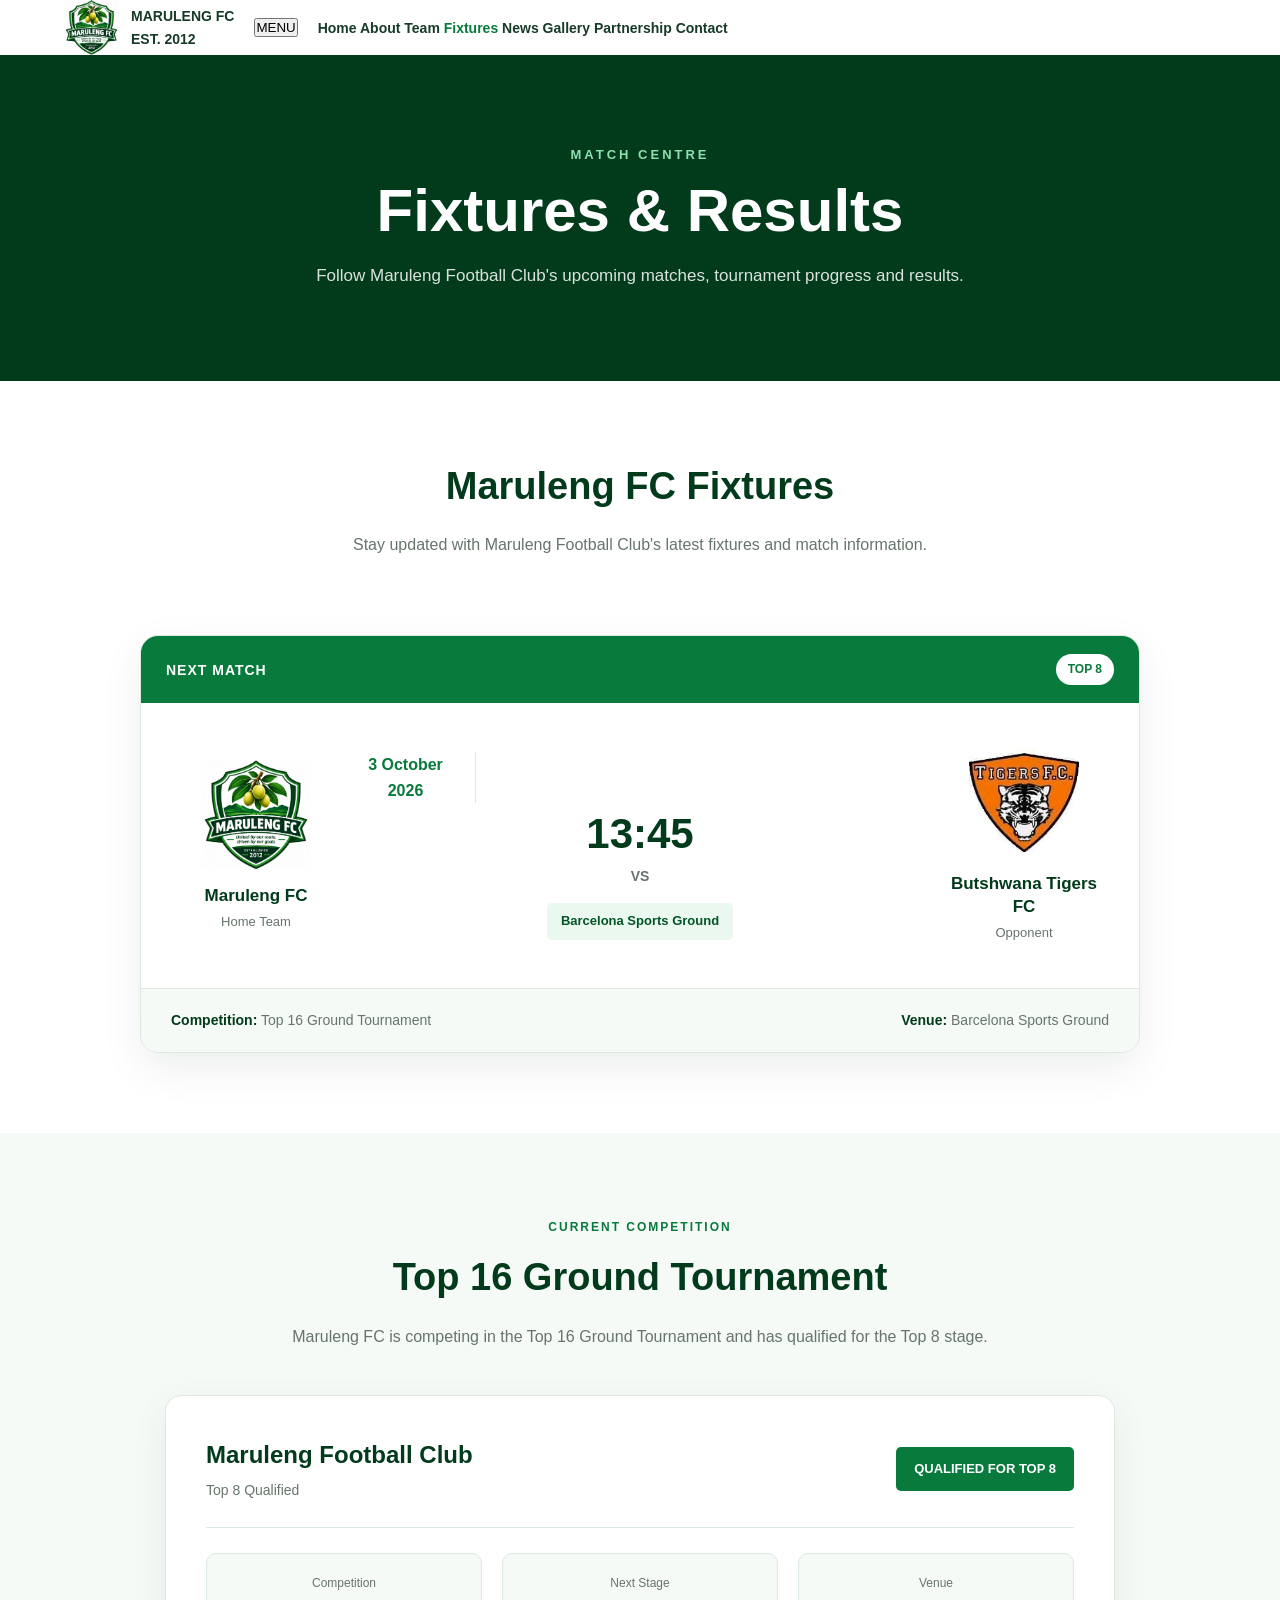
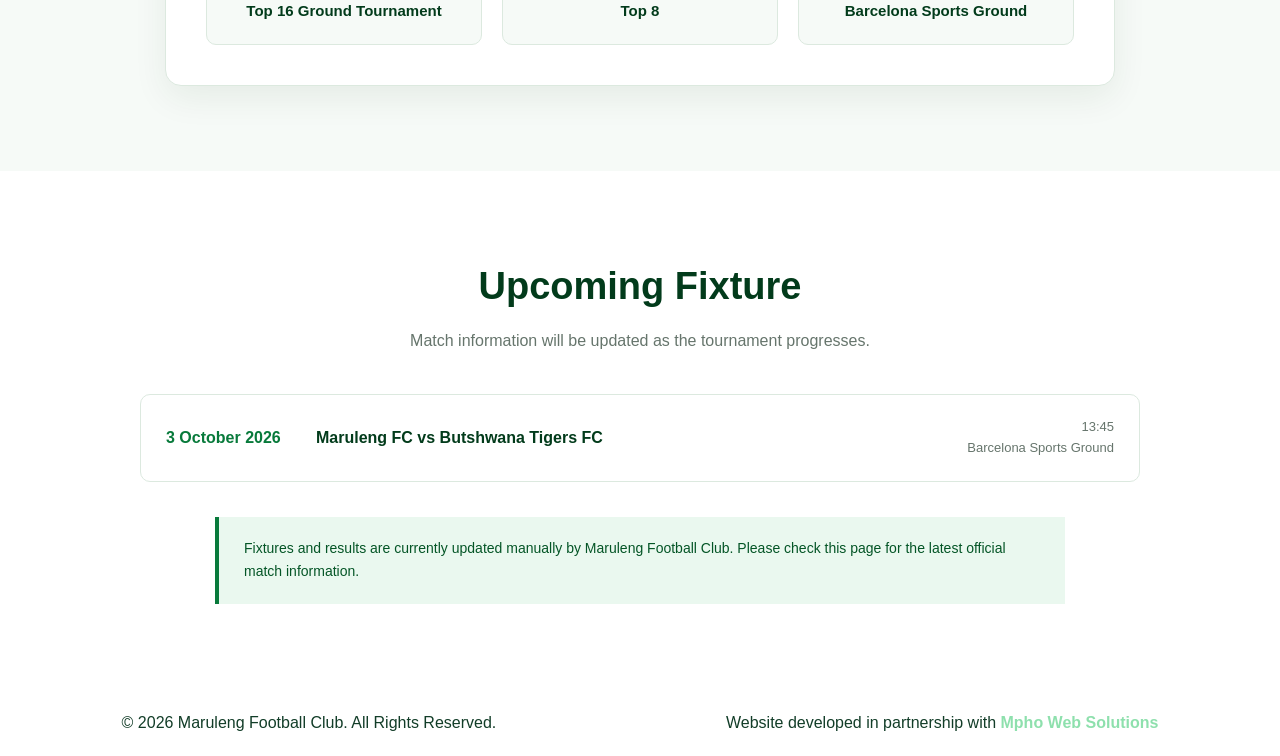
==== fixtures.html @ f04badfc "Add files via upload" ====
<!DOCTYPE html>
<html lang="en">

<head>

    <meta charset="UTF-8">

    <meta name="viewport"
          content="width=device-width, initial-scale=1.0">

    <title>Fixtures | Maruleng Football Club</title>

    <link rel="stylesheet" href="style.css">

    <style>

        /* =========================
           FIXTURES PAGE
        ========================= */

        .fixtures-page {
            background: #ffffff;
        }


        /* =========================
           PAGE HERO
        ========================= */

        .fixtures-hero {
            background: #023b1b;
            color: #ffffff;
            padding: 90px 20px;
            text-align: center;
        }

        .fixtures-hero .label {
            display: block;
            color: #8ee0ad;
            font-size: 13px;
            font-weight: 900;
            letter-spacing: 3px;
            text-transform: uppercase;
            margin-bottom: 12px;
        }

        .fixtures-hero h1 {
            font-size: clamp(38px, 6vw, 60px);
            line-height: 1.1;
            margin-bottom: 18px;
        }

        .fixtures-hero p {
            max-width: 700px;
            margin: auto;
            color: rgba(255,255,255,0.85);
            font-size: 17px;
            line-height: 1.7;
        }


        /* =========================
           INTRO
        ========================= */

        .fixtures-intro {
            padding: 75px 20px 45px;
            text-align: center;
        }

        .fixtures-intro h2 {
            color: #023b1b;
            font-size: 38px;
            margin-bottom: 15px;
        }

        .fixtures-intro p {
            max-width: 750px;
            margin: auto;
            color: #66756c;
            line-height: 1.8;
        }


        /* =========================
           NEXT MATCH
        ========================= */

        .next-match-section {
            padding: 30px 20px 80px;
        }

        .next-match-card {
            max-width: 1000px;
            margin: auto;
            background: #ffffff;
            border: 1px solid #dce9df;
            border-radius: 18px;
            overflow: hidden;
            box-shadow: 0 15px 40px rgba(0,50,20,0.08);
        }

        .next-match-header {
            background: #087a3b;
            color: #ffffff;
            padding: 18px 25px;
            display: flex;
            justify-content: space-between;
            align-items: center;
            gap: 15px;
            flex-wrap: wrap;
        }

        .next-match-header strong {
            font-size: 14px;
            letter-spacing: 1px;
            text-transform: uppercase;
        }

        .match-status {
            background: #ffffff;
            color: #087a3b;
            padding: 6px 12px;
            border-radius: 30px;
            font-size: 12px;
            font-weight: 900;
        }


        /* =========================
           MATCH DETAILS
        ========================= */

        .match-details {
            padding: 45px 35px;
            display: grid;
            grid-template-columns: 160px 1fr 160px;
            align-items: center;
            gap: 30px;
        }

        .fixture-team {
            text-align: center;
        }

        .fixture-logo {
            width: 110px;
            height: 110px;
            object-fit: contain;
            margin: 0 auto 15px;
        }

        .fixture-team h3 {
            color: #023b1b;
            font-size: 17px;
            line-height: 1.3;
        }

        .fixture-team p {
            color: #66756c;
            font-size: 13px;
            margin-top: 5px;
        }


        /* =========================
           MATCH CENTRE
        ========================= */

        .match-centre {
            text-align: center;
        }

        .match-date {
            color: #087a3b;
            font-size: 16px;
            font-weight: 900;
            margin-bottom: 5px;
        }

        .match-time {
            color: #023b1b;
            font-size: 42px;
            font-weight: 900;
            line-height: 1;
            margin: 10px 0;
        }

        .match-vs {
            color: #66756c;
            font-size: 14px;
            font-weight: 800;
            margin-bottom: 15px;
        }

        .match-venue {
            display: inline-block;
            padding: 8px 14px;
            background: #eaf8ef;
            color: #045526;
            border-radius: 5px;
            font-size: 13px;
            font-weight: 800;
        }


        /* =========================
           FIXTURE INFORMATION
        ========================= */

        .fixture-footer {
            border-top: 1px solid #dce9df;
            background: #f6faf7;
            padding: 20px 30px;
            display: flex;
            justify-content: space-between;
            gap: 20px;
            flex-wrap: wrap;
        }

        .fixture-footer p {
            color: #66756c;
            font-size: 14px;
        }

        .fixture-footer strong {
            color: #023b1b;
        }


        /* =========================
           TOURNAMENT
        ========================= */

        .tournament-section {
            padding: 85px 20px;
            background: #f6faf7;
        }

        .tournament-heading {
            text-align: center;
            max-width: 750px;
            margin: 0 auto 45px;
        }

        .tournament-heading .label {
            display: block;
            color: #087a3b;
            font-size: 12px;
            font-weight: 900;
            letter-spacing: 2px;
            text-transform: uppercase;
            margin-bottom: 10px;
        }

        .tournament-heading h2 {
            color: #023b1b;
            font-size: 38px;
            margin-bottom: 15px;
        }

        .tournament-heading p {
            color: #66756c;
            line-height: 1.7;
        }


        /* =========================
           TOURNAMENT CARD
        ========================= */

        .tournament-card {
            max-width: 950px;
            margin: auto;
            background: #ffffff;
            border: 1px solid #dce9df;
            border-radius: 16px;
            padding: 40px;
            box-shadow: 0 12px 35px rgba(0,50,20,0.07);
        }

        .tournament-top {
            display: flex;
            align-items: center;
            justify-content: space-between;
            gap: 25px;
            padding-bottom: 25px;
            border-bottom: 1px solid #dce9df;
        }

        .tournament-top h3 {
            color: #023b1b;
            font-size: 24px;
            margin-bottom: 5px;
        }

        .tournament-top p {
            color: #66756c;
            font-size: 14px;
        }

        .qualification {
            padding: 12px 18px;
            background: #087a3b;
            color: #ffffff;
            border-radius: 5px;
            font-size: 13px;
            font-weight: 900;
            white-space: nowrap;
        }


        /* =========================
           TOURNAMENT DETAILS
        ========================= */

        .tournament-details {
            display: grid;
            grid-template-columns: repeat(3, 1fr);
            gap: 20px;
            margin-top: 25px;
        }

        .tournament-detail {
            padding: 20px;
            background: #f6faf7;
            border: 1px solid #dce9df;
            border-radius: 10px;
            text-align: center;
        }

        .tournament-detail span {
            display: block;
            color: #66756c;
            font-size: 12px;
            margin-bottom: 5px;
        }

        .tournament-detail strong {
            color: #023b1b;
            font-size: 15px;
        }


        /* =========================
           UPCOMING FIXTURES
        ========================= */

        .fixtures-list-section {
            padding: 85px 20px;
        }

        .fixtures-list-heading {
            text-align: center;
            max-width: 750px;
            margin: 0 auto 40px;
        }

        .fixtures-list-heading h2 {
            color: #023b1b;
            font-size: 38px;
            margin-bottom: 12px;
        }

        .fixtures-list-heading p {
            color: #66756c;
        }


        .fixture-row {
            max-width: 1000px;
            margin: 0 auto 15px;
            padding: 22px 25px;
            border: 1px solid #dce9df;
            border-radius: 10px;
            background: #ffffff;
            display: grid;
            grid-template-columns: 130px 1fr 150px;
            align-items: center;
            gap: 20px;
        }

        .fixture-row-date {
            color: #087a3b;
            font-weight: 900;
        }

        .fixture-row-teams {
            color: #023b1b;
            font-weight: 800;
        }

        .fixture-row-venue {
            text-align: right;
            color: #66756c;
            font-size: 13px;
        }


        /* =========================
           NOTE
        ========================= */

        .fixtures-note {
            max-width: 850px;
            margin: 35px auto 0;
            padding: 20px 25px;
            background: #eaf8ef;
            border-left: 4px solid #087a3b;
            color: #045526;
            font-size: 14px;
            line-height: 1.7;
        }


        /* =========================
           RESPONSIVE
        ========================= */

        @media (max-width: 800px) {

            .match-details {
                grid-template-columns: 1fr;
                gap: 25px;
            }

            .match-centre {
                order: 2;
            }

            .fixture-team {
                order: 1;
            }

            .fixture-team:last-child {
                order: 3;
            }

            .tournament-top {
                flex-direction: column;
                text-align: center;
            }

            .tournament-details {
                grid-template-columns: 1fr;
            }

            .fixture-row {
                grid-template-columns: 1fr;
                text-align: center;
            }

            .fixture-row-venue {
                text-align: center;
            }

        }


        @media (max-width: 500px) {

            .fixtures-hero {
                padding: 70px 20px;
            }

            .fixtures-intro {
                padding-top: 60px;
            }

            .fixtures-intro h2,
            .tournament-heading h2,
            .fixtures-list-heading h2 {
                font-size: 30px;
            }

            .next-match-section {
                padding-bottom: 60px;
            }

            .match-details {
                padding: 35px 20px;
            }

            .tournament-card {
                padding: 25px 20px;
            }

        }

    </style>

</head>


<body>


<!-- =========================
     HEADER
========================= -->

<header class="site-header">

    <div class="container navbar">

        <a href="index.html" class="brand">

            <img
                src="logo.png"
                alt="Maruleng Football Club Logo"
            >

            <div class="brand-text">

                <div class="brand-name">
                    MARULENG FC
                </div>

                <div class="brand-est">
                    EST. 2012
                </div>

            </div>

        </a>


        <button class="menu-toggle">
            MENU
        </button>


        <nav class="nav-links">

            <a href="index.html">
                Home
            </a>

            <a href="about.html">
                About
            </a>

            <a href="team.html">
                Team
            </a>

            <a href="fixtures.html" class="active">
                Fixtures
            </a>

            <a href="news.html">
                News
            </a>

            <a href="gallery.html">
                Gallery
            </a>

            <a href="partnership.html">
                Partnership
            </a>

            <a href="contact.html">
                Contact
            </a>

        </nav>

    </div>

</header>


<!-- =========================
     HERO
========================= -->

<section class="fixtures-hero">

    <div class="container">

        <span class="label">
            Match Centre
        </span>

        <h1>
            Fixtures &amp; Results
        </h1>

        <p>
            Follow Maruleng Football Club's upcoming matches,
            tournament progress and results.
        </p>

    </div>

</section>


<!-- =========================
     INTRODUCTION
========================= -->

<section class="fixtures-intro">

    <div class="container">

        <h2>
            Maruleng FC Fixtures
        </h2>

        <p>
            Stay updated with Maruleng Football Club's latest
            fixtures and match information.
        </p>

    </div>

</section>


<!-- =========================
     NEXT MATCH
========================= -->

<section class="next-match-section">

    <div class="container">

        <div class="next-match-card">


            <div class="next-match-header">

                <strong>
                    Next Match
                </strong>

                <span class="match-status">
                    TOP 8
                </span>

            </div>


            <div class="match-details">


                <!-- MARULENG FC -->

                <div class="fixture-team">

                    <img
                        src="logo.png"
                        alt="Maruleng Football Club Logo"
                        class="fixture-logo"
                    >

                    <h3>
                        Maruleng FC
                    </h3>

                    <p>
                        Home Team
                    </p>

                </div>


                <!-- MATCH CENTRE -->

                <div class="match-centre">

                    <div class="match-date">
                        3 October 2026
                    </div>

                    <div class="match-time">
                        13:45
                    </div>

                    <div class="match-vs">
                        VS
                    </div>

                    <div class="match-venue">
                        Barcelona Sports Ground
                    </div>

                </div>


                <!-- BUTSHWANA TIGERS -->

                <div class="fixture-team">

                    <img
                        src="butshwana-tigers.png"
                        alt="Butshwana Tigers FC Logo"
                        class="fixture-logo"
                    >

                    <h3>
                        Butshwana Tigers FC
                    </h3>

                    <p>
                        Opponent
                    </p>

                </div>


            </div>


            <div class="fixture-footer">

                <p>
                    <strong>Competition:</strong>
                    Top 16 Ground Tournament
                </p>

                <p>
                    <strong>Venue:</strong>
                    Barcelona Sports Ground
                </p>

            </div>

        </div>

    </div>

</section>


<!-- =========================
     TOURNAMENT
========================= -->

<section class="tournament-section">

    <div class="container">

        <div class="tournament-heading">

            <span class="label">
                Current Competition
            </span>

            <h2>
                Top 16 Ground Tournament
            </h2>

            <p>
                Maruleng FC is competing in the Top 16 Ground Tournament
                and has qualified for the Top 8 stage.
            </p>

        </div>


        <div class="tournament-card">


            <div class="tournament-top">

                <div>

                    <h3>
                        Maruleng Football Club
                    </h3>

                    <p>
                        Top 8 Qualified
                    </p>

                </div>

                <div class="qualification">
                    QUALIFIED FOR TOP 8
                </div>

            </div>


            <div class="tournament-details">

                <div class="tournament-detail">

                    <span>
                        Competition
                    </span>

                    <strong>
                        Top 16 Ground Tournament
                    </strong>

                </div>


                <div class="tournament-detail">

                    <span>
                        Next Stage
                    </span>

                    <strong>
                        Top 8
                    </strong>

                </div>


                <div class="tournament-detail">

                    <span>
                        Venue
                    </span>

                    <strong>
                        Barcelona Sports Ground
                    </strong>

                </div>

            </div>

        </div>

    </div>

</section>


<!-- =========================
     UPCOMING FIXTURES
========================= -->

<section class="fixtures-list-section">

    <div class="container">

        <div class="fixtures-list-heading">

            <h2>
                Upcoming Fixture
            </h2>

            <p>
                Match information will be updated as the tournament
                progresses.
            </p>

        </div>


        <div class="fixture-row">

            <div class="fixture-row-date">
                3 October 2026
            </div>

            <div class="fixture-row-teams">
                Maruleng FC vs Butshwana Tigers FC
            </div>

            <div class="fixture-row-venue">
                13:45<br>
                Barcelona Sports Ground
            </div>

        </div>


        <div class="fixtures-note">

            Fixtures and results are currently updated manually by
            Maruleng Football Club. Please check this page for the
            latest official match information.

        </div>

    </div>

</section>


<!-- =========================
     FOOTER
========================= -->

<footer class="site-footer">

    <div class="container">

        <div class="footer-bottom">

            <p>
                © 2026 Maruleng Football Club. All Rights Reserved.
            </p>

            <p class="footer-credit">

                Website developed in partnership with

                <a
                    href="https://mphowebsolutions.co.za"
                    target="_blank"
                    rel="noopener"
                >
                    Mpho Web Solutions
                </a>

            </p>

        </div>

    </div>

</footer>


</body>

</html>
---- style.css ----
/* =========================
   RESET
========================= */

* {
    margin: 0;
    padding: 0;
    box-sizing: border-box;
}

html {
    scroll-behavior: smooth;
}

body {
    font-family: Arial, Helvetica, sans-serif;
    color: #123d28;
    background: #ffffff;
    line-height: 1.6;
}

img {
    max-width: 100%;
    display: block;
}

a {
    text-decoration: none;
}


/* =========================
   VARIABLES
========================= */

:root {
    --green: #087a3b;
    --dark-green: #045526;
    --deep-green: #023b1b;
    --light-green: #eaf8ef;
    --white: #ffffff;
    --black: #102016;
    --grey: #66756c;
    --border: #dce9df;
}


/* =========================
   CONTAINER
========================= */

.container {
    width: 90%;
    max-width: 1200px;
    margin: auto;
}


/* =========================
   HEADER
========================= */

.header {
    background: #ffffff;
    border-bottom: 1px solid var(--border);
    position: sticky;
    top: 0;
    z-index: 1000;
}

.nav-container {
    min-height: 82px;
    display: flex;
    align-items: center;
    justify-content: space-between;
    gap: 30px;
}

.brand {
    display: flex;
    align-items: center;
    gap: 12px;
    color: var(--deep-green);
}

.brand img {
    width: 55px;
    height: 55px;
    object-fit: contain;
}

.brand h2 {
    font-size: 20px;
    line-height: 1.1;
}

.brand span {
    display: block;
    color: var(--grey);
    font-size: 11px;
    margin-top: 3px;
}

.navbar {
    display: flex;
    align-items: center;
    gap: 20px;
}

.navbar a {
    color: #173b28;
    font-size: 14px;
    font-weight: 700;
    transition: 0.3s;
}

.navbar a:hover,
.navbar a.active {
    color: var(--green);
}


/* =========================
   HERO
========================= */

.hero {
    min-height: 620px;
    background:
        linear-gradient(
            rgba(2, 59, 27, 0.92),
            rgba(4, 85, 38, 0.88)
        );
    display: flex;
    align-items: center;
    text-align: center;
    color: white;
}

.hero-content {
    position: relative;
    z-index: 2;
    padding: 80px 0;
}

.hero-logo {
    width: 145px;
    height: 145px;
    object-fit: contain;
    margin: 0 auto 25px;
}

.hero-small {
    letter-spacing: 3px;
    font-size: 13px;
    font-weight: bold;
    margin-bottom: 15px;
}

.hero h1 {
    font-size: clamp(35px, 6vw, 68px);
    line-height: 1.05;
    margin-bottom: 15px;
}

.hero h2 {
    font-size: clamp(19px, 3vw, 30px);
    font-weight: 500;
    margin-bottom: 15px;
}

.hero p {
    max-width: 650px;
    margin: auto;
    opacity: 0.95;
}

.hero-buttons {
    margin-top: 30px;
    display: flex;
    justify-content: center;
    flex-wrap: wrap;
    gap: 12px;
}


/* =========================
   BUTTONS
========================= */

.btn {
    display: inline-block;
    padding: 13px 24px;
    border-radius: 5px;
    font-weight: 800;
    font-size: 14px;
    transition: 0.3s;
}

.btn-primary {
    background: var(--green);
    color: white;
}

.btn-primary:hover {
    background: var(--dark-green);
    transform: translateY(-2px);
}

.btn-outline {
    border: 2px solid white;
    color: white;
}

.btn-outline:hover {
    background: white;
    color: var(--dark-green);
}


/* =========================
   SECTIONS
========================= */

.section {
    padding: 80px 0;
}

.light-section {
    background: #f6faf7;
}

.section-heading {
    text-align: center;
    max-width: 750px;
    margin: 0 auto 45px;
}

.section-label {
    display: inline-block;
    color: var(--green);
    font-size: 12px;
    font-weight: 900;
    letter-spacing: 2px;
    margin-bottom: 10px;
}

.section-heading h2 {
    color: var(--deep-green);
    font-size: clamp(28px, 4vw, 42px);
    line-height: 1.15;
    margin-bottom: 15px;
}

.section-heading p {
    color: var(--grey);
}


/* =========================
   ACHIEVEMENT
========================= */

.achievement-card {
    background: var(--light-green);
    border: 1px solid #cfe5d6;
    border-radius: 12px;
    padding: 30px;
    display: flex;
    align-items: center;
    gap: 25px;
    max-width: 800px;
    margin: auto;
}

.achievement-icon {
    width: 90px;
    height: 90px;
    flex-shrink: 0;
    border-radius: 50%;
    background: var(--green);
    color: white;
    display: flex;
    align-items: center;
    justify-content: center;
    font-size: 45px;
    font-weight: 900;
}

.achievement-card h3 {
    color: var(--deep-green);
    margin-bottom: 5px;
}

.achievement-card p {
    color: var(--grey);
}


/* =========================
   MATCH SECTION
========================= */

.match-section {
    background: #f6faf7;
}

.match-card {
    max-width: 950px;
    margin: auto;
    background: white;
    border: 1px solid var(--border);
    border-radius: 14px;
    overflow: hidden;
    box-shadow: 0 12px 35px rgba(0, 50, 20, 0.08);
}

.match-header {
    background: var(--deep-green);
    color: white;
    padding: 16px 25px;
    display: flex;
    justify-content: space-between;
    gap: 15px;
    font-size: 13px;
    font-weight: 800;
}

.match-info {
    padding: 40px 30px;
    display: flex;
    align-items: center;
    gap: 35px;
}

.match-date {
    width: 110px;
    text-align: center;
    flex-shrink: 0;
    border-right: 1px solid var(--border);
    padding-right: 30px;
}

.match-date strong {
    display: block;
    font-size: 48px;
    color: var(--green);
    line-height: 1;
}

.match-date span {
    display: block;
    font-size: 13px;
    font-weight: 900;
}

.match-date small {
    display: block;
    color: var(--grey);
    font-weight: 700;
    margin-top: 7px;
}

.teams {
    flex: 1;
    display: flex;
    align-items: center;
    justify-content: center;
    gap: 45px;
}

.club-side {
    width: 190px;
    text-align: center;
}

.club-logo,
.opponent-logo {
    width: 100px;
    height: 100px;
    object-fit: contain;
    margin: 0 auto 12px;
}

.opponent-logo {
    border-radius: 50%;
}

.club-side h4 {
    color: var(--deep-green);
    font-size: 17px;
}

.vs {
    width: 55px;
    height: 55px;
    border-radius: 50%;
    background: var(--green);
    color: white;
    display: flex;
    align-items: center;
    justify-content: center;
    font-weight: 900;
    flex-shrink: 0;
}

.match-footer {
    background: var(--light-green);
    padding: 18px 25px;
    display: flex;
    justify-content: space-between;
    gap: 20px;
    flex-wrap: wrap;
    color: var(--deep-green);
    font-size: 14px;
}


/* =========================
   ABOUT PREVIEW
========================= */

.about-preview {
    display: grid;
    grid-template-columns: 1.2fr 1fr;
    gap: 60px;
    align-items: center;
}

.about-preview h2 {
    font-size: 40px;
    line-height: 1.15;
    color: var(--deep-green);
    margin-bottom: 20px;
}

.about-preview p {
    color: var(--grey);
    margin-bottom: 15px;
}

.about-preview .btn {
    margin-top: 10px;
}

.about-box {
    display: grid;
    grid-template-columns: repeat(3, 1fr);
    gap: 12px;
}

.about-box div {
    background: white;
    border: 1px solid var(--border);
    border-radius: 10px;
    padding: 30px 15px;
    text-align: center;
}

.about-box strong {
    display: block;
    color: var(--green);
    font-size: 24px;
}

.about-box span {
    font-size: 12px;
    color: var(--grey);
}


/* =========================
   INFORMATION
========================= */

.info-grid {
    display: grid;
    grid-template-columns: repeat(4, 1fr);
    gap: 20px;
}

.info-card {
    padding: 28px 20px;
    border: 1px solid var(--border);
    border-radius: 10px;
    text-align: center;
}

.info-card h3 {
    color: var(--green);
    font-size: 15px;
    margin-bottom: 7px;
}

.info-card p {
    color: var(--deep-green);
    font-weight: 700;
}


/* =========================
   GREEN SECTION
========================= */

.green-section {
    background: var(--deep-green);
    color: white;
}

.white-heading .section-label,
.white-heading h2,
.white-heading p {
    color: white;
}

.white-heading p {
    opacity: 0.85;
}

.values-grid {
    display: grid;
    grid-template-columns: repeat(4, 1fr);
    gap: 20px;
}

.value-card {
    border: 1px solid rgba(255,255,255,0.2);
    border-radius: 10px;
    padding: 30px 22px;
    background: rgba(255,255,255,0.05);
}

.value-card h3 {
    margin-bottom: 10px;
}

.value-card p {
    opacity: 0.82;
    font-size: 14px;
}


/* =========================
   FOLLOW
========================= */

.follow-card {
    text-align: center;
    max-width: 750px;
    margin: auto;
    padding: 55px 30px;
    background: var(--light-green);
    border: 1px solid var(--border);
    border-radius: 14px;
}

.follow-card h2 {
    color: var(--deep-green);
    margin-bottom: 12px;
}

.follow-card p {
    color: var(--grey);
    margin-bottom: 25px;
}


/* =========================
   PARTNERSHIP
========================= */

.partnership-preview {
    background: #f6faf7;
}

.partnership-box {
    max-width: 900px;
    margin: auto;
    border: 1px solid var(--border);
    border-radius: 12px;
    background: white;
    padding: 35px;
    display: flex;
    justify-content: space-between;
    align-items: center;
    gap: 30px;
}

.partnership-box h3 {
    color: var(--deep-green);
    margin-bottom: 8px;
}

.partnership-box p {
    color: var(--grey);
    max-width: 550px;
}

.partnership-links {
    display: flex;
    flex-direction: column;
    gap: 10px;
    min-width: 190px;
}

.partnership-links a {
    color: var(--green);
    font-weight: 800;
}


/* =========================
   FOOTER
========================= */

.footer {
    background: #021f10;
    color: white;
    padding-top: 55px;
}

.footer-content {
    display: flex;
    justify-content: space-between;
    gap: 50px;
    padding-bottom: 45px;
}

.footer-logo {
    width: 70px;
    height: 70px;
    object-fit: contain;
    margin-bottom: 15px;
}

.footer h3 {
    margin-bottom: 5px;
}

.footer p {
    color: rgba(255,255,255,0.7);
    font-size: 14px;
}

.footer-contact h4 {
    margin-bottom: 12px;
    color: white;
}

.footer-contact p {
    margin-bottom: 5px;
}

.footer-bottom {
    border-top: 1px solid rgba(255,255,255,0.12);
    padding: 20px 5%;
    display: flex;
    justify-content: space-between;
    gap: 20px;
    flex-wrap: wrap;
}

.footer-bottom a {
    color: #8ee0ad;
    font-weight: 800;
}


/* =========================
   RESPONSIVE
========================= */

@media (max-width: 1000px) {

    .navbar {
        gap: 12px;
    }

    .navbar a {
        font-size: 12px;
    }

    .info-grid {
        grid-template-columns: repeat(2, 1fr);
    }

    .values-grid {
        grid-template-columns: repeat(2, 1fr);
    }

    .about-preview {
        grid-template-columns: 1fr;
    }

}


@media (max-width: 800px) {

    .nav-container {
        flex-direction: column;
        padding: 15px 0;
    }

    .navbar {
        width: 100%;
        justify-content: center;
        flex-wrap: wrap;
    }

    .match-info {
        flex-direction: column;
    }

    .match-date {
        border-right: none;
        border-bottom: 1px solid var(--border);
        padding: 0 0 20px;
        width: 100%;
    }

    .teams {
        width: 100%;
        gap: 20px;
    }

    .club-side {
        width: 140px;
    }

    .partnership-box {
        flex-direction: column;
        text-align: center;
    }

    .partnership-links {
        width: 100%;
    }

}


@media (max-width: 600px) {

    .section {
        padding: 60px 0;
    }

    .hero {
        min-height: 560px;
    }

    .hero-logo {
        width: 120px;
        height: 120px;
    }

    .hero h1 {
        font-size: 35px;
    }

    .hero h2 {
        font-size: 19px;
    }

    .achievement-card {
        flex-direction: column;
        text-align: center;
    }

    .match-header {
        flex-direction: column;
        text-align: center;
    }

    .teams {
        gap: 8px;
    }

    .club-side {
        width: 125px;
    }

    .club-logo,
    .opponent-logo {
        width: 80px;
        height: 80px;
    }

    .club-side h4 {
        font-size: 14px;
    }

    .vs {
        width: 45px;
        height: 45px;
        font-size: 13px;
    }

    .info-grid,
    .values-grid {
        grid-template-columns: 1fr;
    }

    .about-box {
        grid-template-columns: 1fr;
    }

    .footer-content {
        flex-direction: column;
    }

    .footer-bottom {
        flex-direction: column;
        text-align: center;
    }
    /* =========================
   TEAM / PLAYER CARDS
========================= */

.team-grid {
    display: grid;
    grid-template-columns: repeat(4, 1fr);
    gap: 24px;
}

.player-card {
    background: #ffffff;
    border: 1px solid var(--border);
    border-radius: 12px;
    overflow: hidden;
    box-shadow: 0 8px 25px rgba(0, 50, 20, 0.06);
    transition: 0.3s ease;
}

.player-card:hover {
    transform: translateY(-4px);
    box-shadow: 0 14px 30px rgba(0, 50, 20, 0.10);
}


/* PLAYER PHOTO AREA */

.player-photo {
    width: 100%;
    height: 280px;
    background: #eaf8ef;
    display: flex;
    align-items: center;
    justify-content: center;
    overflow: hidden;
}

.player-placeholder {
    width: 100%;
    height: 100%;
    min-height: 280px;
    border: 3px dashed #087a3b;
    background: #f4faf6;
    display: flex;
    flex-direction: column;
    align-items: center;
    justify-content: center;
    text-align: center;
    gap: 10px;
    color: #087a3b;
}

.player-placeholder span {
    width: 65px;
    height: 65px;
    border-radius: 50%;
    background: #087a3b;
    color: #ffffff;
    display: flex;
    align-items: center;
    justify-content: center;
    font-size: 20px;
    font-weight: 900;
}

.player-placeholder small {
    display: block;
    color: #66756c;
    font-size: 14px;
    font-weight: 700;
}


/* ACTUAL PLAYER PHOTO */

.player-photo img {
    width: 100%;
    height: 100%;
    object-fit: cover;
}


/* PLAYER INFORMATION */

.player-info {
    padding: 20px;
    background: #ffffff;
}

.player-info h3 {
    color: var(--deep-green);
    font-size: 18px;
    margin-bottom: 10px;
}

.player-info p {
    color: var(--grey);
    font-size: 14px;
    margin-bottom: 5px;
}

.player-info strong {
    color: var(--green);
}


/* =========================
   TEAM RESPONSIVE
========================= */

@media (max-width: 1000px) {

    .team-grid {
        grid-template-columns: repeat(3, 1fr);
    }

}


@media (max-width: 800px) {

    .team-grid {
        grid-template-columns: repeat(2, 1fr);
        gap: 18px;
    }

    .player-photo {
        height: 250px;
    }

    .player-placeholder {
        min-height: 250px;
    }

}


@media (max-width: 500px) {

    .team-grid {
        grid-template-columns: 1fr;
    }

    .player-photo {
        height: 300px;
    }

    .player-placeholder {
        min-height: 300px;
    }

}

}
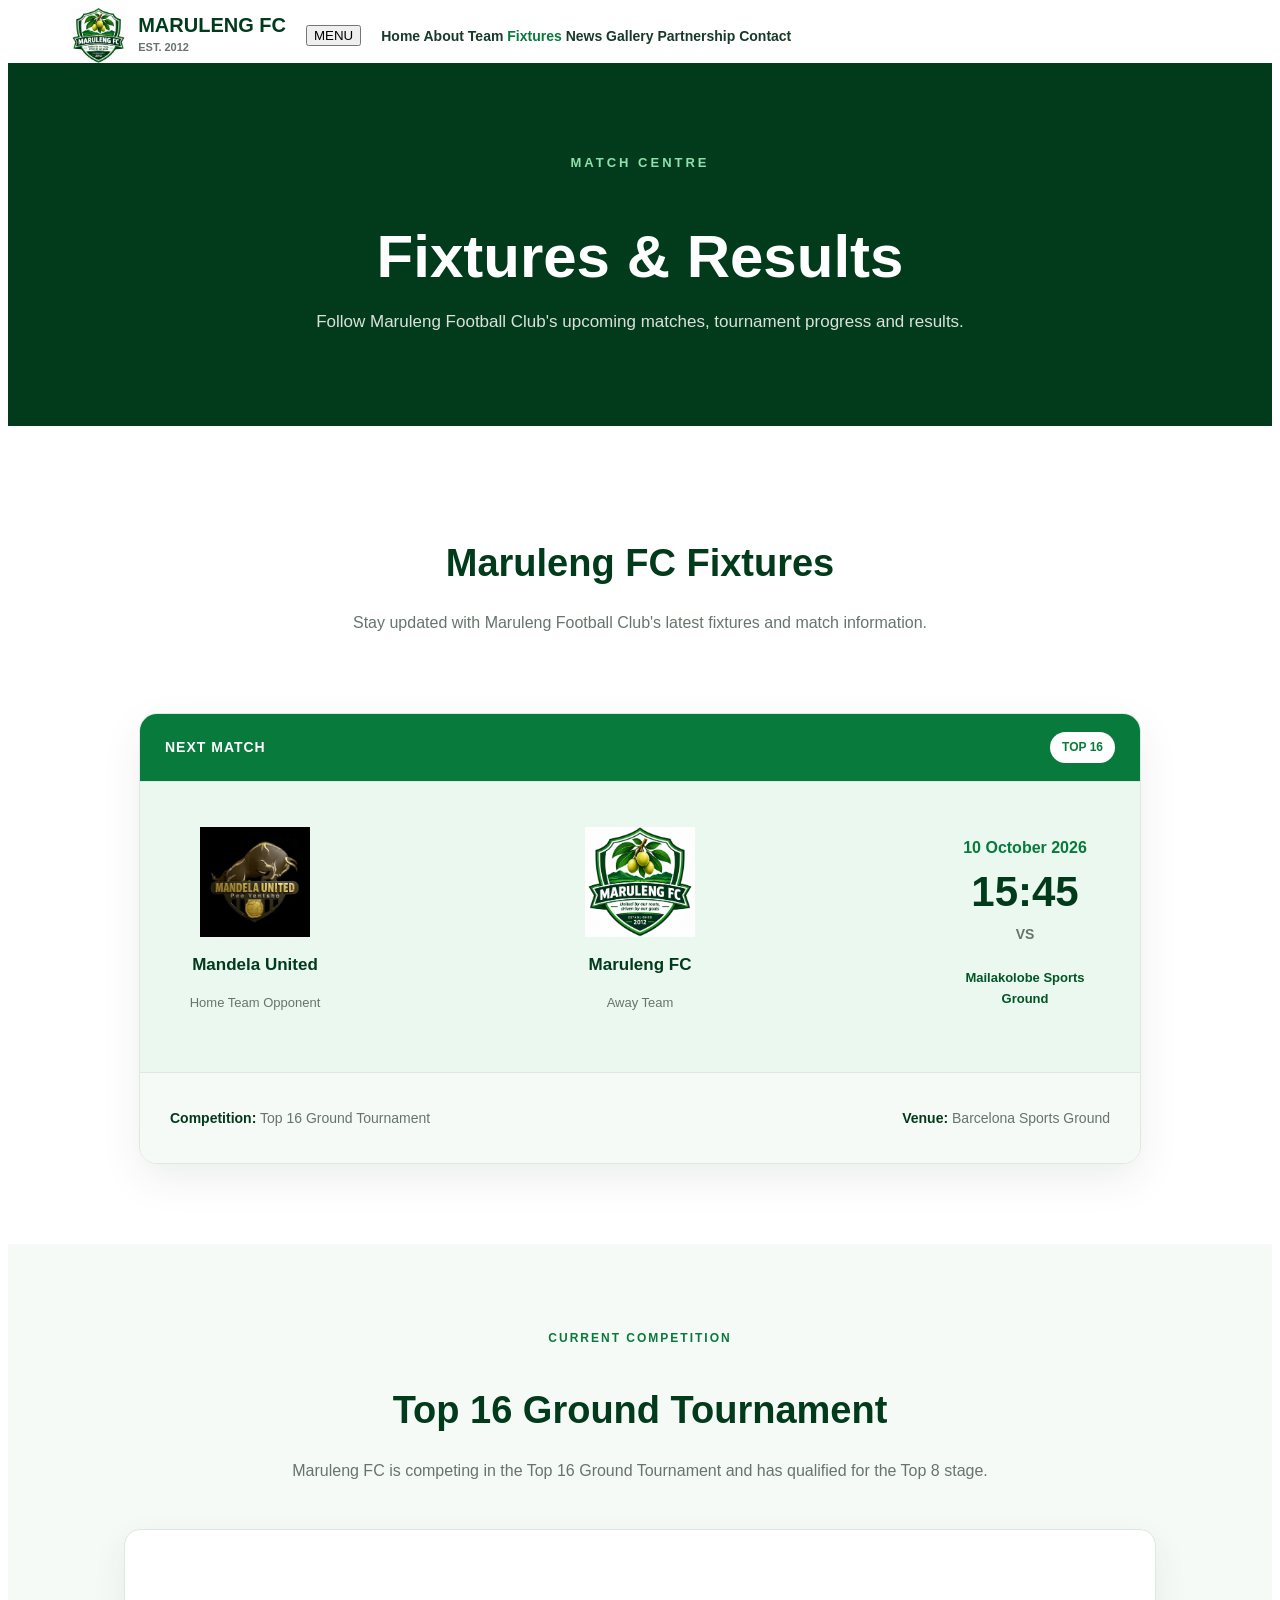
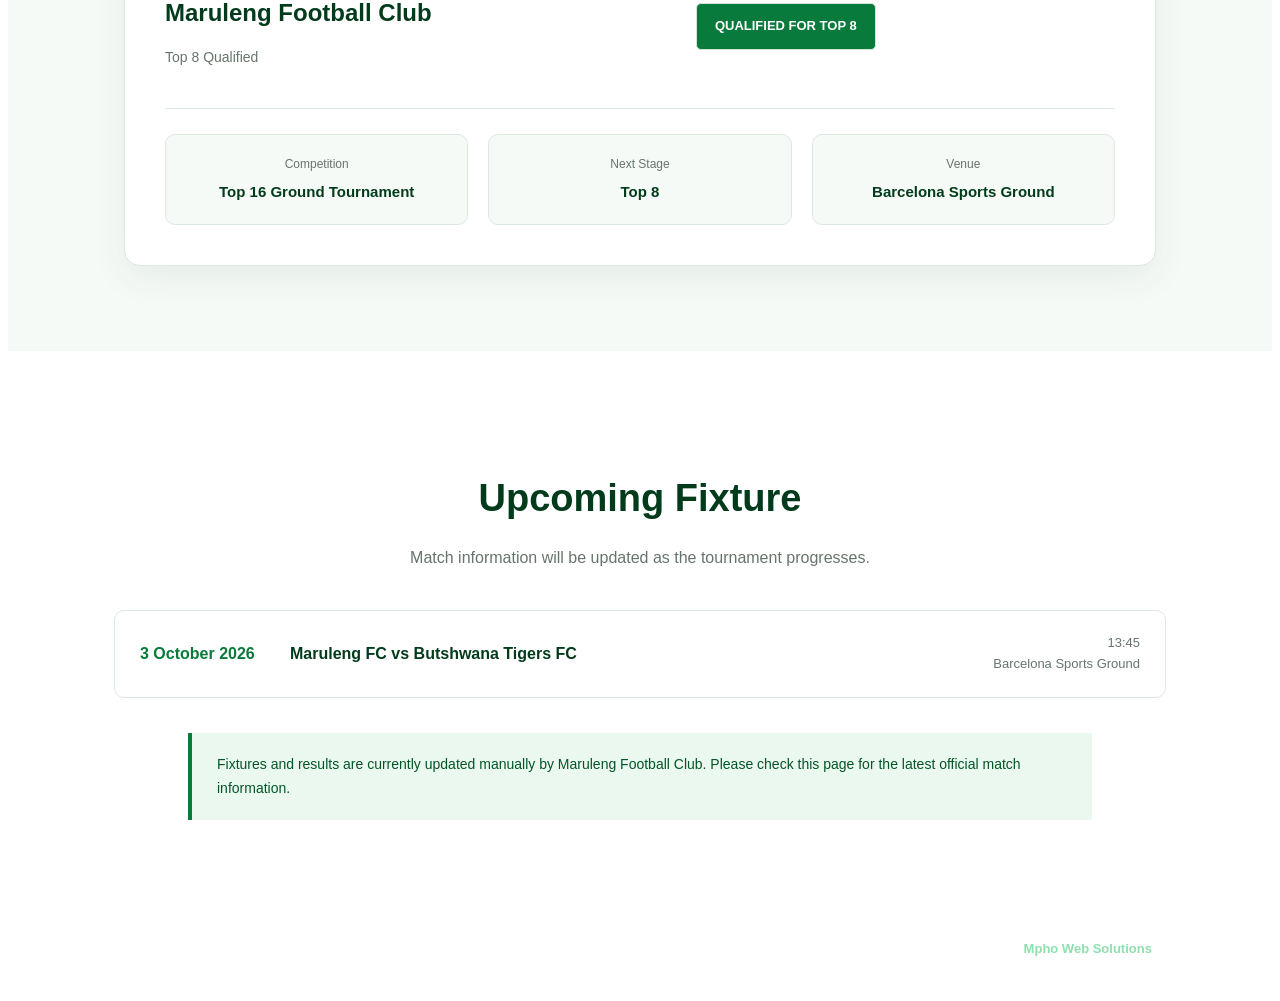
==== commit ff5aabe8: "Update fixtures.html" ====
--- a/fixtures.html
+++ b/fixtures.html
@@ -638,13 +638,33 @@
                 </strong>
 
                 <span class="match-status">
-                    TOP 8
+                    TOP 16
                 </span>
 
             </div>
 
 
             <div class="match-details">
+
+ <!-- BUTSHWANA TIGERS -->
+
+                <div class="fixture-team">
+
+                    <img
+                        src="mandela.png"
+                        alt="Butshwana Tigers FC Logo"
+                        class="fixture-logo"
+                    >
+
+                    <h3>
+                        Mandela United
+                    </h3>
+
+                    <p>
+                      Home Team  Opponent
+                    </p>
+
+                </div>
 
 
                 <!-- MARULENG FC -->
@@ -662,7 +682,7 @@
                     </h3>
 
                     <p>
-                        Home Team
+                        Away Team
                     </p>
 
                 </div>
@@ -673,11 +693,11 @@
                 <div class="match-centre">
 
                     <div class="match-date">
-                        3 October 2026
+                        10 October 2026
                     </div>
 
                     <div class="match-time">
-                        13:45
+                        15:45
                     </div>
 
                     <div class="match-vs">
@@ -685,33 +705,13 @@
                     </div>
 
                     <div class="match-venue">
-                        Barcelona Sports Ground
+                        Mailakolobe Sports Ground
                     </div>
 
                 </div>
 
 
-                <!-- BUTSHWANA TIGERS -->
-
-                <div class="fixture-team">
-
-                    <img
-                        src="butshwana-tigers.png"
-                        alt="Butshwana Tigers FC Logo"
-                        class="fixture-logo"
-                    >
-
-                    <h3>
-                        Butshwana Tigers FC
-                    </h3>
-
-                    <p>
-                        Opponent
-                    </p>
-
-                </div>
-
-
+               
             </div>
 
 
--- a/style.css
+++ b/style.css
@@ -1,6 +1,13 @@
-/* =========================
+```css
+/* =========================================================
+   MARULENG FOOTBALL CLUB
+   MAIN WEBSITE STYLESHEET
+   Green & White Professional Design
+   ========================================================= */
+
+/* =========================================================
    RESET
-========================= */
+   ========================================================= */
 
 * {
     margin: 0;
@@ -28,40 +35,54 @@
     text-decoration: none;
 }
 
-
-/* =========================
+button,
+input,
+textarea,
+select {
+    font-family: inherit;
+}
+
+/* =========================================================
    VARIABLES
-========================= */
+   ========================================================= */
 
 :root {
     --green: #087a3b;
     --dark-green: #045526;
     --deep-green: #023b1b;
+    --deepest-green: #021f10;
+
     --light-green: #eaf8ef;
+    --very-light-green: #f6faf7;
+
     --white: #ffffff;
     --black: #102016;
+
     --grey: #66756c;
+    --light-grey: #f1f5f2;
+
     --border: #dce9df;
-}
-
-
-/* =========================
+    --border-green: #cfe5d6;
+}
+
+/* =========================================================
    CONTAINER
-========================= */
-
-.container {
+   ========================================================= */
+
+.container,
+.home-container {
     width: 90%;
     max-width: 1200px;
-    margin: auto;
-}
-
-
-/* =========================
+    margin: 0 auto;
+}
+
+/* =========================================================
    HEADER
-========================= */
+   ========================================================= */
 
 .header {
-    background: #ffffff;
+    width: 100%;
+    background: var(--white);
     border-bottom: 1px solid var(--border);
     position: sticky;
     top: 0;
@@ -76,11 +97,16 @@
     gap: 30px;
 }
 
+/* =========================================================
+   BRAND
+   ========================================================= */
+
 .brand {
     display: flex;
     align-items: center;
     gap: 12px;
     color: var(--deep-green);
+    flex-shrink: 0;
 }
 
 .brand img {
@@ -89,17 +115,28 @@
     object-fit: contain;
 }
 
-.brand h2 {
+.brand-text {
+    display: flex;
+    flex-direction: column;
+}
+
+.brand-name {
+    color: var(--deep-green);
     font-size: 20px;
+    font-weight: 900;
     line-height: 1.1;
 }
 
-.brand span {
-    display: block;
+.brand-est {
     color: var(--grey);
     font-size: 11px;
+    font-weight: 700;
     margin-top: 3px;
 }
+
+/* =========================================================
+   NAVIGATION
+   ========================================================= */
 
 .navbar {
     display: flex;
@@ -111,7 +148,7 @@
     color: #173b28;
     font-size: 14px;
     font-weight: 700;
-    transition: 0.3s;
+    transition: color 0.3s ease;
 }
 
 .navbar a:hover,
@@ -119,121 +156,629 @@
     color: var(--green);
 }
 
-
-/* =========================
-   HERO
-========================= */
-
-.hero {
-    min-height: 620px;
+/* =========================================================
+   HOME HERO
+   ========================================================= */
+
+.home-hero {
+    min-height: 680px;
     background:
         linear-gradient(
-            rgba(2, 59, 27, 0.92),
-            rgba(4, 85, 38, 0.88)
+            rgba(2, 59, 27, 0.96),
+            rgba(4, 85, 38, 0.94)
         );
+    color: var(--white);
     display: flex;
     align-items: center;
-    text-align: center;
-    color: white;
-}
-
-.hero-content {
-    position: relative;
-    z-index: 2;
-    padding: 80px 0;
-}
-
-.hero-logo {
-    width: 145px;
-    height: 145px;
+    justify-content: center;
+    text-align: center;
+    overflow: hidden;
+}
+
+.home-hero-content {
+    width: 90%;
+    max-width: 950px;
+    margin: 0 auto;
+    padding: 90px 0;
+}
+
+.home-hero-logo {
+    width: 220px;
+    height: 220px;
     object-fit: contain;
-    margin: 0 auto 25px;
-}
-
-.hero-small {
-    letter-spacing: 3px;
+    margin: 0 auto 28px;
+    filter: drop-shadow(
+        0 15px 30px rgba(0, 0, 0, 0.25)
+    );
+}
+
+.home-hero h1 {
+    color: var(--white);
+    font-size: clamp(42px, 7vw, 72px);
+    line-height: 1;
+    font-weight: 900;
+    letter-spacing: 1px;
+    margin-bottom: 12px;
+}
+
+.home-hero-est {
+    color: #8ee0ad;
     font-size: 13px;
-    font-weight: bold;
-    margin-bottom: 15px;
-}
-
-.hero h1 {
-    font-size: clamp(35px, 6vw, 68px);
-    line-height: 1.05;
-    margin-bottom: 15px;
-}
-
-.hero h2 {
-    font-size: clamp(19px, 3vw, 30px);
+    font-weight: 900;
+    letter-spacing: 4px;
+    margin-bottom: 18px;
+}
+
+.home-hero-slogan {
+    color: var(--white);
+    font-size: clamp(19px, 3vw, 28px);
     font-weight: 500;
-    margin-bottom: 15px;
-}
-
-.hero p {
-    max-width: 650px;
-    margin: auto;
-    opacity: 0.95;
-}
-
-.hero-buttons {
-    margin-top: 30px;
+    margin-bottom: 12px;
+}
+
+.home-hero-location {
+    color: rgba(255, 255, 255, 0.82);
+    font-size: 15px;
+}
+
+.home-hero-buttons {
+    margin-top: 32px;
     display: flex;
     justify-content: center;
     flex-wrap: wrap;
-    gap: 12px;
-}
-
-
-/* =========================
-   BUTTONS
-========================= */
-
-.btn {
+    gap: 14px;
+}
+
+/* =========================================================
+   HOME BUTTONS
+   ========================================================= */
+
+.home-btn {
     display: inline-block;
-    padding: 13px 24px;
-    border-radius: 5px;
+    padding: 14px 25px;
+    border-radius: 6px;
+    font-size: 14px;
+    font-weight: 800;
+    transition: all 0.3s ease;
+}
+
+.home-btn-white {
+    background: var(--white);
+    color: var(--deep-green);
+}
+
+.home-btn-white:hover {
+    background: var(--light-green);
+    transform: translateY(-2px);
+}
+
+.home-btn-outline {
+    background: transparent;
+    border: 2px solid var(--white);
+    color: var(--white);
+}
+
+.home-btn-outline:hover {
+    background: var(--white);
+    color: var(--deep-green);
+    transform: translateY(-2px);
+}
+
+/* =========================================================
+   GENERAL HOME SECTION
+   ========================================================= */
+
+.home-section {
+    padding: 80px 0;
+}
+
+.home-section-heading {
+    text-align: center;
+    max-width: 760px;
+    margin: 0 auto 45px;
+}
+
+.home-section-heading h2 {
+    color: var(--deep-green);
+    font-size: clamp(30px, 4vw, 44px);
+    line-height: 1.15;
+    margin-bottom: 14px;
+}
+
+.home-section-heading p {
+    color: var(--grey);
+}
+
+.home-section-label {
+    display: inline-block;
+    color: var(--green);
+    font-size: 12px;
+    font-weight: 900;
+    letter-spacing: 2px;
+    text-transform: uppercase;
+    margin-bottom: 10px;
+}
+
+/* =========================================================
+   QUALIFICATION
+   ========================================================= */
+
+.qualification {
+    max-width: 850px;
+    margin: 0 auto;
+    padding: 42px 30px;
+    background: var(--light-green);
+    border: 1px solid var(--border-green);
+    border-radius: 15px;
+    text-align: center;
+}
+
+.qualification h2 {
+    color: var(--deep-green);
+    font-size: clamp(30px, 4vw, 45px);
+    margin-bottom: 10px;
+}
+
+.qualification p {
+    max-width: 650px;
+    margin: 0 auto;
+    color: var(--grey);
+}
+
+.tournament-name {
+    color: var(--green);
+    font-weight: 900;
+}
+
+/* =========================================================
+   NEXT MATCH
+   ========================================================= */
+
+.match-section {
+    background: var(--very-light-green);
+}
+
+.match-card {
+    max-width: 950px;
+    margin: 0 auto;
+    background: var(--white);
+    border: 1px solid var(--border);
+    border-radius: 15px;
+    overflow: hidden;
+    box-shadow:
+        0 12px 35px rgba(0, 50, 20, 0.08);
+}
+
+.match-header {
+    background: var(--deep-green);
+    color: var(--white);
+    padding: 18px 25px;
+    display: flex;
+    align-items: center;
+    justify-content: space-between;
+    gap: 20px;
+}
+
+.match-header h3 {
+    font-size: 16px;
+}
+
+.match-header p {
+    color: rgba(255, 255, 255, 0.75);
+    font-size: 13px;
+}
+
+.match-body {
+    padding: 45px 35px;
+    display: flex;
+    align-items: center;
+    justify-content: center;
+    gap: 45px;
+}
+
+.home-club-side {
+    width: 220px;
+    text-align: center;
+}
+
+.home-club-side img {
+    width: 125px;
+    height: 125px;
+    object-fit: contain;
+    margin: 0 auto 15px;
+}
+
+.home-club-side h4 {
+    color: var(--deep-green);
+    font-size: 18px;
+    font-weight: 900;
+}
+
+.home-opponent-logo {
+    width: 125px;
+    height: 125px;
+    object-fit: contain;
+}
+
+.home-vs {
+    width: 58px;
+    height: 58px;
+    border-radius: 50%;
+    background: var(--green);
+    color: var(--white);
+    display: flex;
+    align-items: center;
+    justify-content: center;
+    font-size: 15px;
+    font-weight: 900;
+    flex-shrink: 0;
+}
+
+.match-details {
+    background: var(--light-green);
+    border-top: 1px solid var(--border);
+    padding: 22px 25px;
+    text-align: center;
+    color: var(--deep-green);
+    font-size: 15px;
+}
+
+.match-details strong {
+    display: block;
+    font-size: 17px;
+    margin-bottom: 5px;
+}
+
+.match-sponsor {
+    color: var(--grey);
+    font-size: 13px;
+}
+
+/* =========================================================
+   CLUB INTRO
+   ========================================================= */
+
+.club-intro {
+    background: var(--white);
+}
+
+.club-intro-grid {
+    display: grid;
+    grid-template-columns: repeat(3, 1fr);
+    gap: 22px;
+}
+
+.club-intro-card {
+    background: var(--white);
+    border: 1px solid var(--border);
+    border-radius: 12px;
+    padding: 30px 25px;
+    text-align: center;
+    box-shadow:
+        0 8px 25px rgba(0, 50, 20, 0.04);
+}
+
+.club-intro-card h3 {
+    color: var(--deep-green);
+    margin-bottom: 10px;
+    font-size: 20px;
+}
+
+.club-intro-card p {
+    color: var(--grey);
+    font-size: 14px;
+}
+
+/* =========================================================
+   CLUB INFORMATION
+   ========================================================= */
+
+.club-information {
+    background: var(--very-light-green);
+}
+
+.info-grid-home {
+    display: grid;
+    grid-template-columns: repeat(4, 1fr);
+    gap: 20px;
+}
+
+.info-card-home {
+    background: var(--white);
+    border: 1px solid var(--border);
+    border-radius: 12px;
+    padding: 28px 20px;
+    text-align: center;
+}
+
+.info-card-home h3 {
+    color: var(--green);
+    font-size: 15px;
+    margin-bottom: 7px;
+}
+
+.info-card-home p {
+    color: var(--deep-green);
+    font-weight: 700;
+    font-size: 14px;
+}
+
+/* =========================================================
+   VALUES
+   ========================================================= */
+
+.values-home {
+    background: var(--deep-green);
+    color: var(--white);
+}
+
+.values-home .home-section-heading h2 {
+    color: var(--white);
+}
+
+.values-home .home-section-heading p {
+    color: rgba(255, 255, 255, 0.78);
+}
+
+.values-grid-home {
+    display: grid;
+    grid-template-columns: repeat(4, 1fr);
+    gap: 20px;
+}
+
+.value-card-home {
+    padding: 30px 22px;
+    border: 1px solid rgba(255, 255, 255, 0.18);
+    border-radius: 12px;
+    background: rgba(255, 255, 255, 0.05);
+}
+
+.value-card-home h3 {
+    color: var(--white);
+    margin-bottom: 10px;
+    font-size: 18px;
+}
+
+.value-card-home p {
+    color: rgba(255, 255, 255, 0.78);
+    font-size: 14px;
+}
+
+/* =========================================================
+   FOLLOW
+   ========================================================= */
+
+.follow-home {
+    background: var(--white);
+}
+
+.follow-box-home {
+    max-width: 760px;
+    margin: 0 auto;
+    padding: 55px 30px;
+    text-align: center;
+    background: var(--light-green);
+    border: 1px solid var(--border-green);
+    border-radius: 15px;
+}
+
+.follow-box-home h2 {
+    color: var(--deep-green);
+    font-size: 30px;
+    margin-bottom: 12px;
+}
+
+.follow-box-home p {
+    color: var(--grey);
+    margin-bottom: 25px;
+}
+
+.follow-button-home {
+    display: inline-block;
+    background: var(--green);
+    color: var(--white);
+    padding: 13px 25px;
+    border-radius: 6px;
+    font-size: 14px;
+    font-weight: 800;
+    transition: 0.3s ease;
+}
+
+.follow-button-home:hover {
+    background: var(--dark-green);
+    transform: translateY(-2px);
+}
+
+/* =========================================================
+   PARTNERSHIP
+   ========================================================= */
+
+.partnership-home {
+    background: var(--very-light-green);
+}
+
+.partnership-home-box {
+    max-width: 900px;
+    margin: 0 auto;
+    padding: 35px;
+    background: var(--white);
+    border: 1px solid var(--border);
+    border-radius: 12px;
+    display: flex;
+    justify-content: space-between;
+    align-items: center;
+    gap: 30px;
+}
+
+.partnership-home-box h3 {
+    color: var(--deep-green);
+    margin-bottom: 8px;
+}
+
+.partnership-home-box p {
+    max-width: 550px;
+    color: var(--grey);
+    font-size: 14px;
+}
+
+.partnership-home-links {
+    display: flex;
+    flex-direction: column;
+    gap: 10px;
+    min-width: 210px;
+}
+
+.partnership-home-links a {
+    color: var(--green);
     font-weight: 800;
     font-size: 14px;
-    transition: 0.3s;
-}
-
-.btn-primary {
-    background: var(--green);
-    color: white;
-}
-
-.btn-primary:hover {
-    background: var(--dark-green);
-    transform: translateY(-2px);
-}
-
-.btn-outline {
-    border: 2px solid white;
-    color: white;
-}
-
-.btn-outline:hover {
-    background: white;
+}
+
+.partnership-home-links a:hover {
     color: var(--dark-green);
 }
 
-
-/* =========================
-   SECTIONS
-========================= */
+/* =========================================================
+   FOOTER
+   ========================================================= */
+
+.footer {
+    background: var(--deepest-green);
+    color: var(--white);
+    padding-top: 55px;
+}
+
+.footer-content {
+    display: flex;
+    justify-content: space-between;
+    gap: 50px;
+    padding-bottom: 45px;
+}
+
+.footer-brand {
+    display: flex;
+    align-items: center;
+    gap: 15px;
+}
+
+.footer-logo {
+    width: 70px;
+    height: 70px;
+    object-fit: contain;
+}
+
+.footer h3 {
+    color: var(--white);
+    margin-bottom: 5px;
+}
+
+.footer h4 {
+    color: var(--white);
+    margin-bottom: 12px;
+}
+
+.footer p {
+    color: rgba(255, 255, 255, 0.7);
+    font-size: 14px;
+}
+
+.footer-contact p {
+    margin-bottom: 5px;
+}
+
+.footer a {
+    color: var(--white);
+}
+
+.footer a:hover {
+    color: #8ee0ad;
+}
+
+.footer-bottom {
+    border-top: 1px solid rgba(255, 255, 255, 0.12);
+    padding: 20px 5%;
+    display: flex;
+    align-items: center;
+    justify-content: space-between;
+    gap: 20px;
+    flex-wrap: wrap;
+}
+
+.footer-bottom p {
+    color: rgba(255, 255, 255, 0.65);
+    font-size: 13px;
+}
+
+.footer-bottom a {
+    color: #8ee0ad;
+    font-weight: 800;
+}
+
+/* =========================================================
+   GENERAL PAGE HERO
+   ========================================================= */
+
+.page-hero {
+    background:
+        linear-gradient(
+            rgba(2, 59, 27, 0.96),
+            rgba(4, 85, 38, 0.94)
+        );
+    color: var(--white);
+    text-align: center;
+    padding: 90px 20px;
+}
+
+.page-hero h1 {
+    font-size: clamp(38px, 6vw, 58px);
+    margin-bottom: 12px;
+}
+
+.page-hero p {
+    max-width: 700px;
+    margin: 0 auto;
+    color: rgba(255, 255, 255, 0.82);
+}
+
+/* =========================================================
+   GENERAL SECTIONS FOR OTHER PAGES
+   ========================================================= */
 
 .section {
     padding: 80px 0;
 }
 
-.light-section {
-    background: #f6faf7;
+.section-light {
+    background: var(--very-light-green);
+}
+
+.section-green {
+    background: var(--deep-green);
+    color: var(--white);
 }
 
 .section-heading {
     text-align: center;
-    max-width: 750px;
+    max-width: 760px;
     margin: 0 auto 45px;
+}
+
+.section-heading h2 {
+    color: var(--deep-green);
+    font-size: clamp(30px, 4vw, 42px);
+    margin-bottom: 14px;
+}
+
+.section-heading p {
+    color: var(--grey);
+}
+
+.section-green .section-heading h2 {
+    color: var(--white);
+}
+
+.section-green .section-heading p {
+    color: rgba(255, 255, 255, 0.78);
 }
 
 .section-label {
@@ -242,183 +787,56 @@
     font-size: 12px;
     font-weight: 900;
     letter-spacing: 2px;
+    text-transform: uppercase;
     margin-bottom: 10px;
 }
 
-.section-heading h2 {
-    color: var(--deep-green);
-    font-size: clamp(28px, 4vw, 42px);
-    line-height: 1.15;
-    margin-bottom: 15px;
-}
-
-.section-heading p {
-    color: var(--grey);
-}
-
-
-/* =========================
-   ACHIEVEMENT
-========================= */
-
-.achievement-card {
+/* =========================================================
+   GENERAL BUTTONS
+   ========================================================= */
+
+.btn {
+    display: inline-block;
+    padding: 13px 24px;
+    border-radius: 6px;
+    font-size: 14px;
+    font-weight: 800;
+    transition: 0.3s ease;
+}
+
+.btn-primary {
+    background: var(--green);
+    color: var(--white);
+}
+
+.btn-primary:hover {
+    background: var(--dark-green);
+    transform: translateY(-2px);
+}
+
+.btn-white {
+    background: var(--white);
+    color: var(--deep-green);
+}
+
+.btn-white:hover {
     background: var(--light-green);
-    border: 1px solid #cfe5d6;
-    border-radius: 12px;
-    padding: 30px;
-    display: flex;
-    align-items: center;
-    gap: 25px;
-    max-width: 800px;
-    margin: auto;
-}
-
-.achievement-icon {
-    width: 90px;
-    height: 90px;
-    flex-shrink: 0;
-    border-radius: 50%;
+}
+
+.btn-outline {
+    border: 2px solid var(--green);
+    color: var(--green);
+    background: transparent;
+}
+
+.btn-outline:hover {
     background: var(--green);
-    color: white;
-    display: flex;
-    align-items: center;
-    justify-content: center;
-    font-size: 45px;
-    font-weight: 900;
-}
-
-.achievement-card h3 {
-    color: var(--deep-green);
-    margin-bottom: 5px;
-}
-
-.achievement-card p {
-    color: var(--grey);
-}
-
-
-/* =========================
-   MATCH SECTION
-========================= */
-
-.match-section {
-    background: #f6faf7;
-}
-
-.match-card {
-    max-width: 950px;
-    margin: auto;
-    background: white;
-    border: 1px solid var(--border);
-    border-radius: 14px;
-    overflow: hidden;
-    box-shadow: 0 12px 35px rgba(0, 50, 20, 0.08);
-}
-
-.match-header {
-    background: var(--deep-green);
-    color: white;
-    padding: 16px 25px;
-    display: flex;
-    justify-content: space-between;
-    gap: 15px;
-    font-size: 13px;
-    font-weight: 800;
-}
-
-.match-info {
-    padding: 40px 30px;
-    display: flex;
-    align-items: center;
-    gap: 35px;
-}
-
-.match-date {
-    width: 110px;
-    text-align: center;
-    flex-shrink: 0;
-    border-right: 1px solid var(--border);
-    padding-right: 30px;
-}
-
-.match-date strong {
-    display: block;
-    font-size: 48px;
-    color: var(--green);
-    line-height: 1;
-}
-
-.match-date span {
-    display: block;
-    font-size: 13px;
-    font-weight: 900;
-}
-
-.match-date small {
-    display: block;
-    color: var(--grey);
-    font-weight: 700;
-    margin-top: 7px;
-}
-
-.teams {
-    flex: 1;
-    display: flex;
-    align-items: center;
-    justify-content: center;
-    gap: 45px;
-}
-
-.club-side {
-    width: 190px;
-    text-align: center;
-}
-
-.club-logo,
-.opponent-logo {
-    width: 100px;
-    height: 100px;
-    object-fit: contain;
-    margin: 0 auto 12px;
-}
-
-.opponent-logo {
-    border-radius: 50%;
-}
-
-.club-side h4 {
-    color: var(--deep-green);
-    font-size: 17px;
-}
-
-.vs {
-    width: 55px;
-    height: 55px;
-    border-radius: 50%;
-    background: var(--green);
-    color: white;
-    display: flex;
-    align-items: center;
-    justify-content: center;
-    font-weight: 900;
-    flex-shrink: 0;
-}
-
-.match-footer {
-    background: var(--light-green);
-    padding: 18px 25px;
-    display: flex;
-    justify-content: space-between;
-    gap: 20px;
-    flex-wrap: wrap;
-    color: var(--deep-green);
-    font-size: 14px;
-}
-
-
-/* =========================
-   ABOUT PREVIEW
-========================= */
+    color: var(--white);
+}
+
+/* =========================================================
+   ABOUT PAGE
+   ========================================================= */
 
 .about-preview {
     display: grid;
@@ -428,19 +846,15 @@
 }
 
 .about-preview h2 {
+    color: var(--deep-green);
     font-size: 40px;
     line-height: 1.15;
-    color: var(--deep-green);
     margin-bottom: 20px;
 }
 
 .about-preview p {
     color: var(--grey);
     margin-bottom: 15px;
-}
-
-.about-preview .btn {
-    margin-top: 10px;
 }
 
 .about-box {
@@ -450,7 +864,7 @@
 }
 
 .about-box div {
-    background: white;
+    background: var(--white);
     border: 1px solid var(--border);
     border-radius: 10px;
     padding: 30px 15px;
@@ -464,14 +878,13 @@
 }
 
 .about-box span {
+    color: var(--grey);
     font-size: 12px;
-    color: var(--grey);
-}
-
-
-/* =========================
-   INFORMATION
-========================= */
+}
+
+/* =========================================================
+   INFORMATION CARDS
+   ========================================================= */
 
 .info-grid {
     display: grid;
@@ -484,6 +897,7 @@
     border: 1px solid var(--border);
     border-radius: 10px;
     text-align: center;
+    background: var(--white);
 }
 
 .info-card h3 {
@@ -497,25 +911,9 @@
     font-weight: 700;
 }
 
-
-/* =========================
-   GREEN SECTION
-========================= */
-
-.green-section {
-    background: var(--deep-green);
-    color: white;
-}
-
-.white-heading .section-label,
-.white-heading h2,
-.white-heading p {
-    color: white;
-}
-
-.white-heading p {
-    opacity: 0.85;
-}
+/* =========================================================
+   VALUES FOR OTHER PAGES
+   ========================================================= */
 
 .values-grid {
     display: grid;
@@ -524,246 +922,534 @@
 }
 
 .value-card {
-    border: 1px solid rgba(255,255,255,0.2);
+    border: 1px solid rgba(255, 255, 255, 0.18);
     border-radius: 10px;
     padding: 30px 22px;
-    background: rgba(255,255,255,0.05);
+    background: rgba(255, 255, 255, 0.05);
 }
 
 .value-card h3 {
+    color: var(--white);
     margin-bottom: 10px;
 }
 
 .value-card p {
-    opacity: 0.82;
+    color: rgba(255, 255, 255, 0.82);
     font-size: 14px;
 }
 
-
-/* =========================
-   FOLLOW
-========================= */
-
-.follow-card {
-    text-align: center;
-    max-width: 750px;
-    margin: auto;
-    padding: 55px 30px;
-    background: var(--light-green);
-    border: 1px solid var(--border);
-    border-radius: 14px;
-}
-
-.follow-card h2 {
-    color: var(--deep-green);
-    margin-bottom: 12px;
-}
-
-.follow-card p {
-    color: var(--grey);
-    margin-bottom: 25px;
-}
-
-
-/* =========================
-   PARTNERSHIP
-========================= */
-
-.partnership-preview {
-    background: #f6faf7;
-}
-
-.partnership-box {
-    max-width: 900px;
-    margin: auto;
+/* =========================================================
+   TEAM
+   ========================================================= */
+
+.team-grid {
+    display: grid;
+    grid-template-columns: repeat(4, 1fr);
+    gap: 22px;
+}
+
+.player-card {
+    background: var(--white);
     border: 1px solid var(--border);
     border-radius: 12px;
-    background: white;
-    padding: 35px;
-    display: flex;
-    justify-content: space-between;
+    overflow: hidden;
+    text-align: center;
+}
+
+.player-photo {
+    height: 280px;
+    background:
+        linear-gradient(
+            135deg,
+            #eaf8ef,
+            #f6faf7
+        );
+    display: flex;
     align-items: center;
-    gap: 30px;
-}
-
-.partnership-box h3 {
-    color: var(--deep-green);
+    justify-content: center;
+    color: var(--green);
+    font-size: 15px;
+    font-weight: 900;
+}
+
+.player-photo img {
+    width: 100%;
+    height: 100%;
+    object-fit: cover;
+}
+
+.player-info {
+    padding: 20px;
+}
+
+.player-info h3 {
+    color: var(--deep-green);
+    margin-bottom: 5px;
+}
+
+.player-info p {
+    color: var(--grey);
+    font-size: 13px;
+}
+
+/* =========================================================
+   GALLERY
+   ========================================================= */
+
+.gallery-grid {
+    display: grid;
+    grid-template-columns: repeat(3, 1fr);
+    gap: 20px;
+}
+
+.gallery-card {
+    background: var(--white);
+    border: 1px solid var(--border);
+    border-radius: 12px;
+    overflow: hidden;
+}
+
+.gallery-card img {
+    width: 100%;
+    height: 250px;
+    object-fit: cover;
+}
+
+.gallery-placeholder {
+    height: 250px;
+    background:
+        linear-gradient(
+            135deg,
+            #eaf8ef,
+            #f6faf7
+        );
+    display: flex;
+    align-items: center;
+    justify-content: center;
+    text-align: center;
+    color: var(--green);
+    font-weight: 900;
+}
+
+.gallery-card-content {
+    padding: 20px;
+}
+
+.gallery-card-content h3 {
+    color: var(--deep-green);
+    margin-bottom: 6px;
+}
+
+.gallery-card-content p {
+    color: var(--grey);
+    font-size: 14px;
+}
+
+/* =========================================================
+   NEWS
+   ========================================================= */
+
+.news-grid {
+    display: grid;
+    grid-template-columns: repeat(3, 1fr);
+    gap: 22px;
+}
+
+.news-card {
+    background: var(--white);
+    border: 1px solid var(--border);
+    border-radius: 12px;
+    overflow: hidden;
+    transition: 0.3s ease;
+}
+
+.news-card:hover {
+    transform: translateY(-4px);
+    box-shadow:
+        0 15px 35px rgba(0, 50, 20, 0.08);
+}
+
+.news-card img {
+    width: 100%;
+    height: 220px;
+    object-fit: cover;
+}
+
+.news-card-content {
+    padding: 25px;
+}
+
+.news-date {
+    color: var(--green);
+    font-size: 12px;
+    font-weight: 900;
+    letter-spacing: 1px;
     margin-bottom: 8px;
 }
 
-.partnership-box p {
+.news-card h3 {
+    color: var(--deep-green);
+    margin-bottom: 10px;
+}
+
+.news-card p {
     color: var(--grey);
-    max-width: 550px;
-}
-
-.partnership-links {
-    display: flex;
-    flex-direction: column;
-    gap: 10px;
-    min-width: 190px;
-}
-
-.partnership-links a {
+    font-size: 14px;
+}
+
+/* =========================================================
+   CONTACT
+   ========================================================= */
+
+.contact-grid {
+    display: grid;
+    grid-template-columns: repeat(3, 1fr);
+    gap: 20px;
+}
+
+.contact-card {
+    background: var(--white);
+    border: 1px solid var(--border);
+    border-radius: 12px;
+    padding: 30px 25px;
+    text-align: center;
+}
+
+.contact-card h3 {
+    color: var(--deep-green);
+    margin-bottom: 10px;
+}
+
+.contact-card p {
+    color: var(--grey);
+    font-size: 14px;
+}
+
+.contact-card a {
     color: var(--green);
     font-weight: 800;
 }
 
-
-/* =========================
-   FOOTER
-========================= */
-
-.footer {
-    background: #021f10;
-    color: white;
-    padding-top: 55px;
-}
-
-.footer-content {
-    display: flex;
-    justify-content: space-between;
-    gap: 50px;
-    padding-bottom: 45px;
-}
-
-.footer-logo {
-    width: 70px;
-    height: 70px;
-    object-fit: contain;
-    margin-bottom: 15px;
-}
-
-.footer h3 {
-    margin-bottom: 5px;
-}
-
-.footer p {
-    color: rgba(255,255,255,0.7);
+/* =========================================================
+   FIXTURES
+   ========================================================= */
+
+.fixtures-list {
+    display: flex;
+    flex-direction: column;
+    gap: 18px;
+}
+
+.fixture-card {
+    background: var(--white);
+    border: 1px solid var(--border);
+    border-radius: 12px;
+    padding: 25px;
+    display: grid;
+    grid-template-columns: 150px 1fr 180px;
+    align-items: center;
+    gap: 25px;
+}
+
+.fixture-date {
+    text-align: center;
+    color: var(--green);
+    font-weight: 900;
+}
+
+.fixture-teams {
+    text-align: center;
+    color: var(--deep-green);
+    font-weight: 900;
+}
+
+.fixture-location {
+    text-align: right;
+    color: var(--grey);
+    font-size: 13px;
+}
+
+/* =========================================================
+   TABLES
+   ========================================================= */
+
+table {
+    width: 100%;
+    border-collapse: collapse;
+    background: var(--white);
+}
+
+th {
+    background: var(--deep-green);
+    color: var(--white);
+    padding: 15px;
+    text-align: left;
+}
+
+td {
+    padding: 14px 15px;
+    border-bottom: 1px solid var(--border);
+    color: var(--grey);
+}
+
+tr:hover td {
+    background: var(--light-green);
+}
+
+/* =========================================================
+   FORMS
+   ========================================================= */
+
+input,
+textarea,
+select {
+    width: 100%;
+    padding: 13px 14px;
+    border: 1px solid var(--border);
+    border-radius: 6px;
     font-size: 14px;
-}
-
-.footer-contact h4 {
-    margin-bottom: 12px;
-    color: white;
-}
-
-.footer-contact p {
-    margin-bottom: 5px;
-}
-
-.footer-bottom {
-    border-top: 1px solid rgba(255,255,255,0.12);
-    padding: 20px 5%;
-    display: flex;
-    justify-content: space-between;
-    gap: 20px;
-    flex-wrap: wrap;
-}
-
-.footer-bottom a {
-    color: #8ee0ad;
-    font-weight: 800;
-}
-
-
-/* =========================
-   RESPONSIVE
-========================= */
-
-@media (max-width: 1000px) {
+    outline: none;
+    background: var(--white);
+}
+
+input:focus,
+textarea:focus,
+select:focus {
+    border-color: var(--green);
+    box-shadow:
+        0 0 0 3px rgba(8, 122, 59, 0.08);
+}
+
+textarea {
+    min-height: 150px;
+    resize: vertical;
+}
+
+/* =========================================================
+   UTILITY
+   ========================================================= */
+
+.text-center {
+    text-align: center;
+}
+
+.text-left {
+    text-align: left;
+}
+
+.text-right {
+    text-align: right;
+}
+
+.mt-10 {
+    margin-top: 10px;
+}
+
+.mt-20 {
+    margin-top: 20px;
+}
+
+.mt-30 {
+    margin-top: 30px;
+}
+
+.mb-10 {
+    margin-bottom: 10px;
+}
+
+.mb-20 {
+    margin-bottom: 20px;
+}
+
+.mb-30 {
+    margin-bottom: 30px;
+}
+
+/* =========================================================
+   RESPONSIVE - 1100PX
+   ========================================================= */
+
+@media (max-width: 1100px) {
 
     .navbar {
-        gap: 12px;
+        gap: 14px;
     }
 
     .navbar a {
         font-size: 12px;
     }
 
+    .info-grid-home,
     .info-grid {
         grid-template-columns: repeat(2, 1fr);
     }
 
+    .values-grid-home,
     .values-grid {
         grid-template-columns: repeat(2, 1fr);
     }
 
+    .team-grid {
+        grid-template-columns: repeat(3, 1fr);
+    }
+}
+
+/* =========================================================
+   RESPONSIVE - 900PX
+   ========================================================= */
+
+@media (max-width: 900px) {
+
+    .club-intro-grid {
+        grid-template-columns: 1fr;
+    }
+
     .about-preview {
         grid-template-columns: 1fr;
-    }
-
-}
-
+        gap: 35px;
+    }
+
+    .gallery-grid,
+    .news-grid {
+        grid-template-columns: repeat(2, 1fr);
+    }
+
+    .contact-grid {
+        grid-template-columns: repeat(2, 1fr);
+    }
+
+    .team-grid {
+        grid-template-columns: repeat(2, 1fr);
+    }
+
+    .fixture-card {
+        grid-template-columns: 1fr;
+        text-align: center;
+    }
+
+    .fixture-location {
+        text-align: center;
+    }
+}
+
+/* =========================================================
+   RESPONSIVE - 800PX
+   ========================================================= */
 
 @media (max-width: 800px) {
 
     .nav-container {
-        flex-direction: column;
+        min-height: auto;
         padding: 15px 0;
+        flex-wrap: wrap;
     }
 
     .navbar {
         width: 100%;
         justify-content: center;
         flex-wrap: wrap;
-    }
-
-    .match-info {
+        gap: 12px;
+    }
+
+    .home-hero {
+        min-height: 620px;
+    }
+
+    .home-hero-content {
+        padding: 70px 0;
+    }
+
+    .match-body {
         flex-direction: column;
-    }
-
-    .match-date {
-        border-right: none;
-        border-bottom: 1px solid var(--border);
-        padding: 0 0 20px;
+        gap: 30px;
+    }
+
+    .home-club-side {
         width: 100%;
     }
 
-    .teams {
-        width: 100%;
-        gap: 20px;
-    }
-
-    .club-side {
-        width: 140px;
-    }
-
-    .partnership-box {
+    .partnership-home-box {
         flex-direction: column;
         text-align: center;
     }
 
-    .partnership-links {
+    .partnership-home-links {
         width: 100%;
-    }
-
-}
-
-
-@media (max-width: 600px) {
-
-    .section {
-        padding: 60px 0;
-    }
-
-    .hero {
-        min-height: 560px;
-    }
-
-    .hero-logo {
-        width: 120px;
-        height: 120px;
-    }
-
-    .hero h1 {
-        font-size: 35px;
-    }
-
-    .hero h2 {
+        align-items: center;
+    }
+
+    .footer-content {
+        flex-direction: column;
+    }
+}
+
+/* =========================================================
+   RESPONSIVE - 650PX
+   ========================================================= */
+
+@media (max-width: 650px) {
+
+    .container,
+    .home-container {
+        width: 92%;
+    }
+
+    .home-hero {
+        min-height: 590px;
+    }
+
+    .home-hero-logo {
+        width: 165px;
+        height: 165px;
+    }
+
+    .home-hero h1 {
+        font-size: 42px;
+    }
+
+    .home-hero-slogan {
         font-size: 19px;
     }
 
-    .achievement-card {
+    .home-hero-buttons {
+        flex-direction: column;
+        align-items: stretch;
+    }
+
+    .home-btn {
+        width: 100%;
+    }
+
+    .home-section {
+        padding: 65px 0;
+    }
+
+    .qualification {
+        padding: 32px 20px;
+    }
+
+    .info-grid-home,
+    .info-grid,
+    .values-grid-home,
+    .values-grid {
+        grid-template-columns: 1fr;
+    }
+
+    .about-box {
+        grid-template-columns: 1fr;
+    }
+
+    .gallery-grid,
+    .news-grid,
+    .contact-grid {
+        grid-template-columns: 1fr;
+    }
+
+    .team-grid {
+        grid-template-columns: 1fr;
+    }
+
+    .footer-bottom {
         flex-direction: column;
         text-align: center;
     }
@@ -773,198 +1459,119 @@
         text-align: center;
     }
 
-    .teams {
+    .home-opponent-logo,
+    .home-club-side img {
+        width: 105px;
+        height: 105px;
+    }
+
+    .home-vs {
+        width: 48px;
+        height: 48px;
+    }
+
+    .page-hero {
+        padding: 70px 20px;
+    }
+
+    .page-hero h1 {
+        font-size: 40px;
+    }
+}
+
+/* =========================================================
+   RESPONSIVE - 500PX
+   ========================================================= */
+
+@media (max-width: 500px) {
+
+    .container,
+    .home-container {
+        width: 94%;
+    }
+
+    .nav-container {
+        padding: 12px 0;
+    }
+
+    .brand img {
+        width: 48px;
+        height: 48px;
+    }
+
+    .brand-name {
+        font-size: 17px;
+    }
+
+    .brand-est {
+        font-size: 10px;
+    }
+
+    .navbar {
         gap: 8px;
     }
 
-    .club-side {
-        width: 125px;
-    }
-
-    .club-logo,
-    .opponent-logo {
-        width: 80px;
-        height: 80px;
-    }
-
-    .club-side h4 {
-        font-size: 14px;
-    }
-
-    .vs {
-        width: 45px;
-        height: 45px;
+    .navbar a {
+        font-size: 11px;
+    }
+
+    .home-hero {
+        min-height: 570px;
+    }
+
+    .home-hero-logo {
+        width: 135px;
+        height: 135px;
+        margin-bottom: 22px;
+    }
+
+    .home-hero h1 {
+        font-size: 35px;
+    }
+
+    .home-hero-est {
+        font-size: 11px;
+        letter-spacing: 2px;
+    }
+
+    .home-hero-slogan {
+        font-size: 17px;
+    }
+
+    .home-hero-location {
         font-size: 13px;
     }
 
-    .info-grid,
-    .values-grid {
-        grid-template-columns: 1fr;
-    }
-
-    .about-box {
-        grid-template-columns: 1fr;
-    }
-
-    .footer-content {
-        flex-direction: column;
-    }
-
-    .footer-bottom {
-        flex-direction: column;
-        text-align: center;
-    }
-    /* =========================
-   TEAM / PLAYER CARDS
-========================= */
-
-.team-grid {
-    display: grid;
-    grid-template-columns: repeat(4, 1fr);
-    gap: 24px;
-}
-
-.player-card {
-    background: #ffffff;
-    border: 1px solid var(--border);
-    border-radius: 12px;
-    overflow: hidden;
-    box-shadow: 0 8px 25px rgba(0, 50, 20, 0.06);
-    transition: 0.3s ease;
-}
-
-.player-card:hover {
-    transform: translateY(-4px);
-    box-shadow: 0 14px 30px rgba(0, 50, 20, 0.10);
-}
-
-
-/* PLAYER PHOTO AREA */
-
-.player-photo {
-    width: 100%;
-    height: 280px;
-    background: #eaf8ef;
-    display: flex;
-    align-items: center;
-    justify-content: center;
-    overflow: hidden;
-}
-
-.player-placeholder {
-    width: 100%;
-    height: 100%;
-    min-height: 280px;
-    border: 3px dashed #087a3b;
-    background: #f4faf6;
-    display: flex;
-    flex-direction: column;
-    align-items: center;
-    justify-content: center;
-    text-align: center;
-    gap: 10px;
-    color: #087a3b;
-}
-
-.player-placeholder span {
-    width: 65px;
-    height: 65px;
-    border-radius: 50%;
-    background: #087a3b;
-    color: #ffffff;
-    display: flex;
-    align-items: center;
-    justify-content: center;
-    font-size: 20px;
-    font-weight: 900;
-}
-
-.player-placeholder small {
-    display: block;
-    color: #66756c;
-    font-size: 14px;
-    font-weight: 700;
-}
-
-
-/* ACTUAL PLAYER PHOTO */
-
-.player-photo img {
-    width: 100%;
-    height: 100%;
-    object-fit: cover;
-}
-
-
-/* PLAYER INFORMATION */
-
-.player-info {
-    padding: 20px;
-    background: #ffffff;
-}
-
-.player-info h3 {
-    color: var(--deep-green);
-    font-size: 18px;
-    margin-bottom: 10px;
-}
-
-.player-info p {
-    color: var(--grey);
-    font-size: 14px;
-    margin-bottom: 5px;
-}
-
-.player-info strong {
-    color: var(--green);
-}
-
-
-/* =========================
-   TEAM RESPONSIVE
-========================= */
-
-@media (max-width: 1000px) {
-
-    .team-grid {
-        grid-template-columns: repeat(3, 1fr);
-    }
-
-}
-
-
-@media (max-width: 800px) {
-
-    .team-grid {
-        grid-template-columns: repeat(2, 1fr);
-        gap: 18px;
-    }
-
-    .player-photo {
-        height: 250px;
-    }
-
-    .player-placeholder {
-        min-height: 250px;
-    }
-
-}
-
-
-@media (max-width: 500px) {
-
-    .team-grid {
-        grid-template-columns: 1fr;
-    }
-
-    .player-photo {
-        height: 300px;
-    }
-
-    .player-placeholder {
-        min-height: 300px;
-    }
-
-}
-
-}+    .home-hero-content {
+        padding: 55px 0;
+    }
+
+    .qualification h2 {
+        font-size: 30px;
+    }
+
+    .match-body {
+        padding: 35px 20px;
+    }
+
+    .match-details {
+        padding: 18px 15px;
+    }
+
+    .home-club-side h4 {
+        font-size: 15px;
+    }
+
+    .partnership-home-box {
+        padding: 28px 20px;
+    }
+
+    .footer {
+        padding-top: 45px;
+    }
+}
+
+/* =========================================================
+   END
+   ========================================================= */
+```
